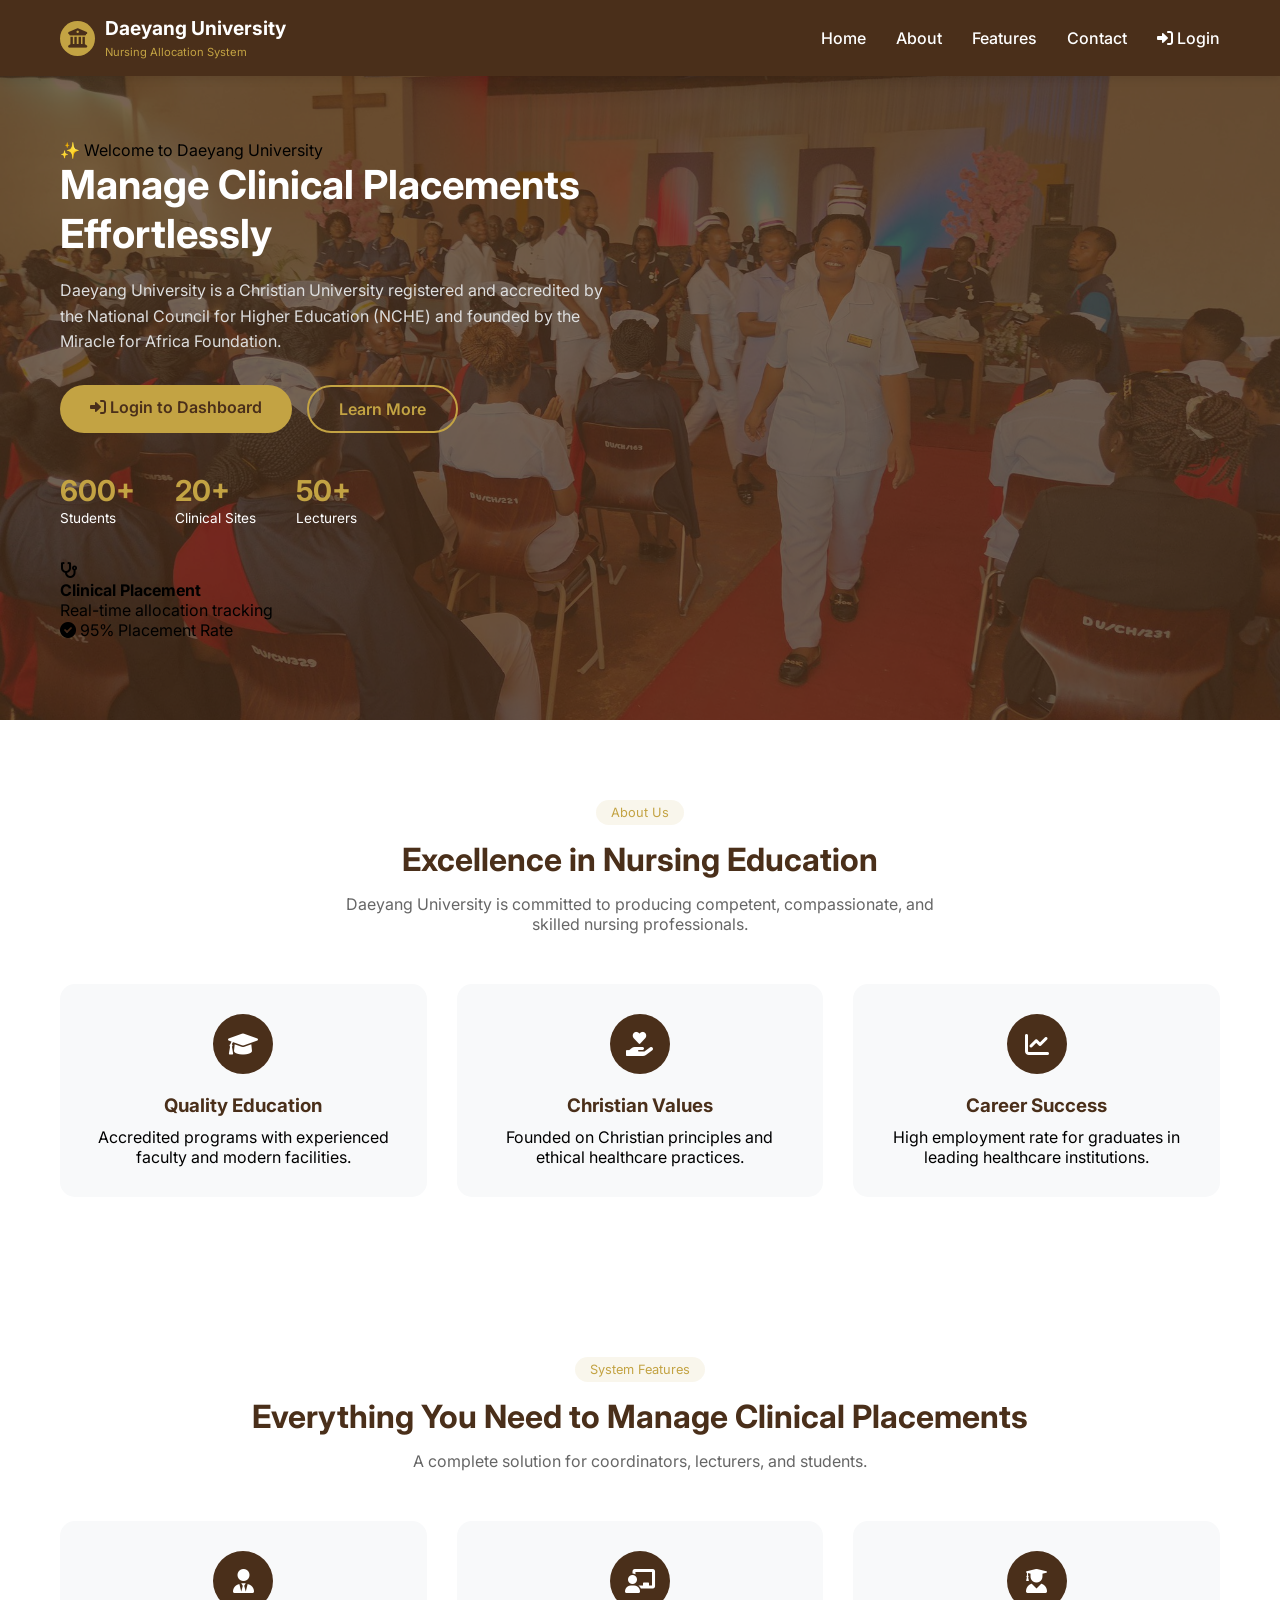
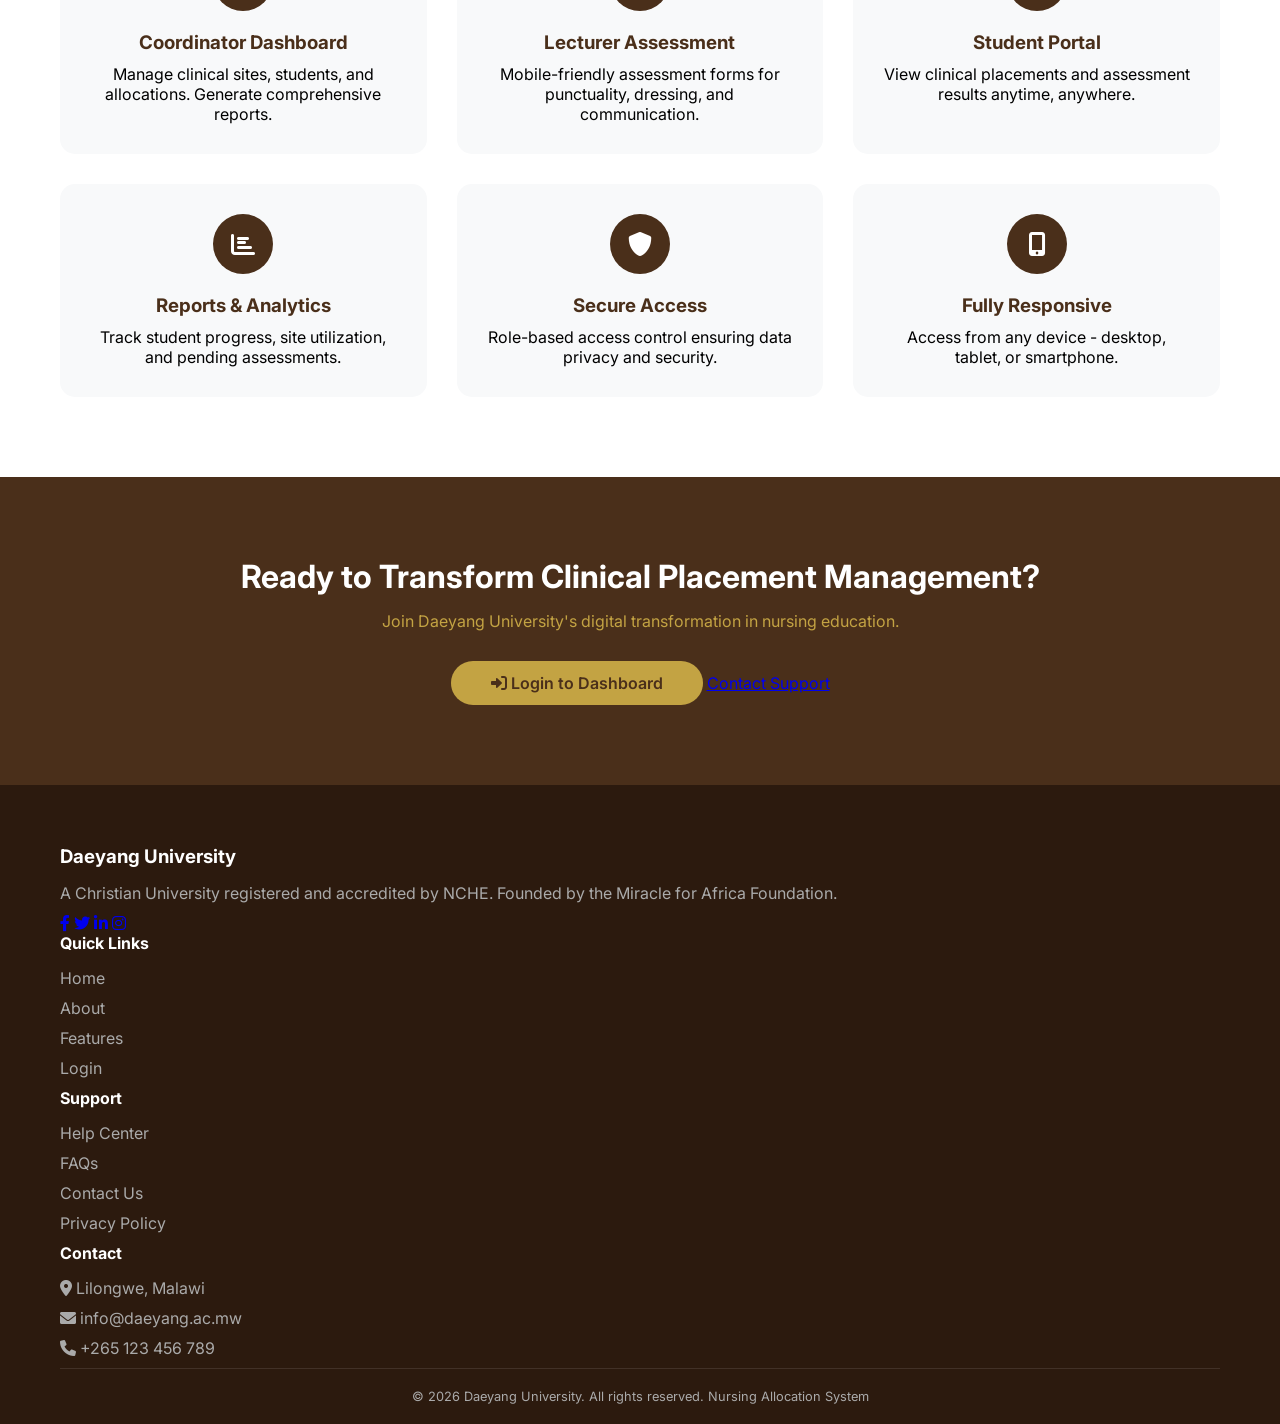
==== keep.html @ 1813d1b1 "Complete system: Bulk upload, auto allocation with notifications, landing page redesign NEW FILES AD" ====
<!DOCTYPE html>
<html lang="en">
<head>
    <meta charset="UTF-8">
    <meta name="viewport" content="width=device-width, initial-scale=1.0, user-scalable=yes">
    <title>Daeyang University - Nursing Allocation System</title>
    <link rel="stylesheet" href="css/landing.css">
    <link href="https://fonts.googleapis.com/css2?family=Inter:wght@300;400;500;600;700;800&display=swap" rel="stylesheet">
    <link rel="stylesheet" href="https://cdnjs.cloudflare.com/ajax/libs/font-awesome/6.0.0-beta3/css/all.min.css">
</head>
<body>
    <!-- Navigation -->
    <nav class="navbar">
        <div class="container">
            <div class="nav-brand">
                <div class="brand-icon">
                    <i class="fas fa-university"></i>
                </div>
                <div class="brand-text">
                    <h3>Daeyang University</h3>
                    <span>Nursing Allocation System</span>
                </div>
            </div>
            <div class="nav-menu">
                <a href="#home" class="nav-link">Home</a>
                <a href="#about" class="nav-link">About</a>
                <a href="#features" class="nav-link">Features</a>
                <a href="#contact" class="nav-link">Contact</a>
                <a href="login.php" class="btn-login"><i class="fas fa-sign-in-alt"></i> Login</a>
            </div>
            <div class="mobile-toggle">
                <i class="fas fa-bars"></i>
            </div>
        </div>
    </nav>

    <!-- Hero Section -->
    <section class="hero" id="home">
        <div class="container">
            <div class="hero-grid">
                <div class="hero-content">
                    <div class="hero-badge">
                        <span class="badge-icon">✨</span>
                        <span>Welcome to Daeyang University</span>
                    </div>
                    <h1>Manage Clinical Placements <span class="gradient-text">Effortlessly</span></h1>
                    <p>Daeyang University is a Christian University registered and accredited by the National Council for Higher Education (NCHE) and founded by the Miracle for Africa Foundation.</p>
                    <div class="hero-buttons">
                        <a href="login.php" class="btn btn-primary"><i class="fas fa-sign-in-alt"></i> Login to Dashboard</a>
                        <a href="#features" class="btn btn-outline">Learn More</a>
                    </div>
                    <div class="hero-stats">
                        <div class="stat">
                            <h3>600+</h3>
                            <p>Students</p>
                        </div>
                        <div class="stat">
                            <h3>20+</h3>
                            <p>Clinical Sites</p>
                        </div>
                        <div class="stat">
                            <h3>50+</h3>
                            <p>Lecturers</p>
                        </div>
                    </div>
                </div>
                <div class="hero-image">
                    <div class="image-card">
                        <div class="card-icon">
                            <i class="fas fa-stethoscope"></i>
                        </div>
                        <h4>Clinical Placement</h4>
                        <p>Real-time allocation tracking</p>
                        <div class="card-stats">
                            <div class="stat-item">
                                <i class="fas fa-check-circle"></i>
                                <span>95% Placement Rate</span>
                            </div>
                        </div>
                    </div>
                </div>
            </div>
        </div>
    </section>

    <!-- About Section -->
    <section class="about" id="about">
        <div class="container">
            <div class="section-header">
                <span class="section-tag">About Us</span>
                <h2>Excellence in Nursing Education</h2>
                <p>Daeyang University is committed to producing competent, compassionate, and skilled nursing professionals.</p>
            </div>
            <div class="about-grid">
                <div class="about-card">
                    <div class="about-icon">
                        <i class="fas fa-graduation-cap"></i>
                    </div>
                    <h3>Quality Education</h3>
                    <p>Accredited programs with experienced faculty and modern facilities.</p>
                </div>
                <div class="about-card">
                    <div class="about-icon">
                        <i class="fas fa-hand-holding-heart"></i>
                    </div>
                    <h3>Christian Values</h3>
                    <p>Founded on Christian principles and ethical healthcare practices.</p>
                </div>
                <div class="about-card">
                    <div class="about-icon">
                        <i class="fas fa-chart-line"></i>
                    </div>
                    <h3>Career Success</h3>
                    <p>High employment rate for graduates in leading healthcare institutions.</p>
                </div>
            </div>
        </div>
    </section>

    <!-- Features Section -->
    <section class="features" id="features">
        <div class="container">
            <div class="section-header">
                <span class="section-tag">System Features</span>
                <h2>Everything You Need to Manage Clinical Placements</h2>
                <p>A complete solution for coordinators, lecturers, and students.</p>
            </div>
            <div class="features-grid">
                <div class="feature-card">
                    <div class="feature-icon">
                        <i class="fas fa-user-tie"></i>
                    </div>
                    <h3>Coordinator Dashboard</h3>
                    <p>Manage clinical sites, students, and allocations. Generate comprehensive reports.</p>
                </div>
                <div class="feature-card">
                    <div class="feature-icon">
                        <i class="fas fa-chalkboard-teacher"></i>
                    </div>
                    <h3>Lecturer Assessment</h3>
                    <p>Mobile-friendly assessment forms for punctuality, dressing, and communication.</p>
                </div>
                <div class="feature-card">
                    <div class="feature-icon">
                        <i class="fas fa-user-graduate"></i>
                    </div>
                    <h3>Student Portal</h3>
                    <p>View clinical placements and assessment results anytime, anywhere.</p>
                </div>
                <div class="feature-card">
                    <div class="feature-icon">
                        <i class="fas fa-chart-bar"></i>
                    </div>
                    <h3>Reports & Analytics</h3>
                    <p>Track student progress, site utilization, and pending assessments.</p>
                </div>
                <div class="feature-card">
                    <div class="feature-icon">
                        <i class="fas fa-shield-alt"></i>
                    </div>
                    <h3>Secure Access</h3>
                    <p>Role-based access control ensuring data privacy and security.</p>
                </div>
                <div class="feature-card">
                    <div class="feature-icon">
                        <i class="fas fa-mobile-alt"></i>
                    </div>
                    <h3>Fully Responsive</h3>
                    <p>Access from any device - desktop, tablet, or smartphone.</p>
                </div>
            </div>
        </div>
    </section>

    <!-- CTA Section -->
    <section class="cta">
        <div class="container">
            <div class="cta-content">
                <h2>Ready to Transform Clinical Placement Management?</h2>
                <p>Join Daeyang University's digital transformation in nursing education.</p>
                <div class="cta-buttons">
                    <a href="login.php" class="btn btn-light"><i class="fas fa-sign-in-alt"></i> Login to Dashboard</a>
                    <a href="#contact" class="btn btn-outline-light">Contact Support</a>
                </div>
            </div>
        </div>
    </section>

    <!-- Footer -->
    <footer class="footer">
        <div class="container">
            <div class="footer-grid">
                <div class="footer-about">
                    <h3>Daeyang University</h3>
                    <p>A Christian University registered and accredited by NCHE. Founded by the Miracle for Africa Foundation.</p>
                    <div class="social-links">
                        <a href="#"><i class="fab fa-facebook-f"></i></a>
                        <a href="#"><i class="fab fa-twitter"></i></a>
                        <a href="#"><i class="fab fa-linkedin-in"></i></a>
                        <a href="#"><i class="fab fa-instagram"></i></a>
                    </div>
                </div>
                <div class="footer-links">
                    <h4>Quick Links</h4>
                    <ul>
                        <li><a href="#home">Home</a></li>
                        <li><a href="#about">About</a></li>
                        <li><a href="#features">Features</a></li>
                        <li><a href="login.php">Login</a></li>
                    </ul>
                </div>
                <div class="footer-links">
                    <h4>Support</h4>
                    <ul>
                        <li><a href="#">Help Center</a></li>
                        <li><a href="#">FAQs</a></li>
                        <li><a href="#">Contact Us</a></li>
                        <li><a href="#">Privacy Policy</a></li>
                    </ul>
                </div>
                <div class="footer-contact">
                    <h4>Contact</h4>
                    <p><i class="fas fa-map-marker-alt"></i> Lilongwe, Malawi</p>
                    <p><i class="fas fa-envelope"></i> info@daeyang.ac.mw</p>
                    <p><i class="fas fa-phone"></i> +265 123 456 789</p>
                </div>
            </div>
            <div class="footer-bottom">
                <p>&copy; 2026 Daeyang University. All rights reserved. Nursing Allocation System</p>
            </div>
        </div>
    </footer>

    <script>
        // Mobile menu toggle
        document.querySelector('.mobile-toggle').addEventListener('click', function() {
            document.querySelector('.nav-menu').classList.toggle('active');
        });
    </script>
</body>
</html>
---- css/landing.css ----
/* ============================================
   DAEYANG UNIVERSITY - NURSING LANDING PAGE
   WITH BACKGROUND IMAGE
   ============================================ */

* {
    margin: 0;
    padding: 0;
    box-sizing: border-box;
}

body {
    font-family: 'Inter', 'Segoe UI', Tahoma, Geneva, Verdana, sans-serif;
    background: white;
    min-height: 100vh;
}

.container {
    max-width: 1200px;
    margin: 0 auto;
    padding: 0 20px;
}

/* Navigation */
.navbar {
    background: #4a2f1a;
    padding: 1rem 0;
    position: fixed;
    top: 0;
    width: 100%;
    z-index: 1000;
    box-shadow: 0 2px 10px rgba(0,0,0,0.1);
}

.navbar .container {
    display: flex;
    justify-content: space-between;
    align-items: center;
}

.nav-brand {
    display: flex;
    align-items: center;
    gap: 10px;
}

.brand-icon {
    width: 35px;
    height: 35px;
    background: #c3a343;
    border-radius: 50%;
    display: flex;
    align-items: center;
    justify-content: center;
    color: #4a2f1a;
    font-size: 1.2rem;
}

.brand-text h3 {
    color: white;
    font-size: 1.2rem;
}

.brand-text span {
    color: #c3a343;
    font-size: 0.7rem;
}

.nav-menu {
    display: flex;
    gap: 30px;
    align-items: center;
}

.nav-menu a {
    color: white;
    text-decoration: none;
    font-weight: 500;
}

.nav-menu a:hover {
    color: #c3a343;
}

/* Login button removed from nav - as requested */

.mobile-toggle {
    display: none;
    font-size: 1.5rem;
    cursor: pointer;
    color: white;
}

/* Hero Section with Background Image */
.hero {
    padding: 120px 0 60px;
    min-height: 80vh;
    display: flex;
    align-items: center;
    position: relative;
    background: url('../images/background.jpg') center/cover no-repeat;
}

/* Dark overlay to make text readable */
.hero::before {
    content: '';
    position: absolute;
    top: 0;
    left: 0;
    width: 100%;
    height: 100%;
    background: rgba(74, 47, 26, 0.75);
    z-index: 0;
}

.hero .container {
    position: relative;
    z-index: 1;
}

.hero .container {
    display: grid;
    grid-template-columns: 1fr 1fr;
    gap: 50px;
    align-items: center;
}

.hero-content h1 {
    font-size: 2.5rem;
    color: white;
    margin-bottom: 20px;
}

.hero-content .highlight {
    color: #c3a343;
}

.hero-content p {
    color: #ddd;
    line-height: 1.6;
    margin-bottom: 30px;
}

.hero-buttons {
    display: flex;
    gap: 15px;
    margin-bottom: 40px;
}

.btn-primary {
    background: #c3a343;
    color: #4a2f1a;
    padding: 12px 30px;
    border-radius: 40px;
    text-decoration: none;
    font-weight: 600;
    display: inline-block;
}

.btn-primary:hover {
    background: #d4b353;
}

.btn-outline {
    border: 2px solid #c3a343;
    color: #c3a343;
    padding: 12px 30px;
    border-radius: 40px;
    text-decoration: none;
    font-weight: 600;
    display: inline-block;
}

.btn-outline:hover {
    background: #c3a343;
    color: #4a2f1a;
}

.hero-stats {
    display: flex;
    gap: 40px;
}

.stat h3 {
    font-size: 1.8rem;
    color: #c3a343;
}

.stat p {
    color: white;
    font-size: 0.85rem;
}

.image-placeholder {
    width: 300px;
    height: 300px;
    background: rgba(255,255,255,0.1);
    border-radius: 20px;
    display: flex;
    align-items: center;
    justify-content: center;
    font-size: 5rem;
    color: white;
    backdrop-filter: blur(5px);
    border: 1px solid rgba(255,255,255,0.2);
}

/* About Section */
.about, .features, .partners, .cta {
    padding: 80px 0;
}

.section-header {
    text-align: center;
    margin-bottom: 50px;
}

.section-tag {
    display: inline-block;
    background: rgba(195, 163, 67, 0.1);
    color: #c3a343;
    padding: 5px 15px;
    border-radius: 30px;
    font-size: 0.8rem;
    margin-bottom: 15px;
}

.section-header h2 {
    font-size: 2rem;
    color: #4a2f1a;
    margin-bottom: 15px;
}

.section-header p {
    color: #666;
    max-width: 600px;
    margin: 0 auto;
}

.about-grid, .features-grid {
    display: grid;
    grid-template-columns: repeat(auto-fit, minmax(300px, 1fr));
    gap: 30px;
}

.about-card, .feature-card {
    padding: 30px;
    background: #f8f9fa;
    border-radius: 15px;
    transition: transform 0.3s;
    text-align: center;
}

.about-card:hover, .feature-card:hover {
    transform: translateY(-5px);
}

.about-icon, .feature-icon {
    width: 60px;
    height: 60px;
    background: #4a2f1a;
    border-radius: 50%;
    display: flex;
    align-items: center;
    justify-content: center;
    margin: 0 auto 20px;
    font-size: 1.5rem;
    color: white;
}

.about-card h3, .feature-card h3 {
    color: #4a2f1a;
    margin-bottom: 10px;
}

/* Partners Section */
.partners {
    background: #f8f9fa;
}

.partners-grid {
    display: grid;
    grid-template-columns: repeat(auto-fit, minmax(200px, 1fr));
    gap: 30px;
    text-align: center;
}

.partner-card {
    padding: 25px;
    background: white;
    border-radius: 15px;
    transition: transform 0.3s;
}

.partner-card:hover {
    transform: translateY(-5px);
}

.partner-card i {
    font-size: 2.5rem;
    color: #4a2f1a;
    margin-bottom: 15px;
}

.partner-card h4 {
    color: #4a2f1a;
    margin-bottom: 5px;
}

.partner-card p {
    color: #666;
    font-size: 0.85rem;
}

/* CTA Section */
.cta {
    background: #4a2f1a;
    text-align: center;
}

.cta-content h2 {
    color: white;
    font-size: 2rem;
    margin-bottom: 15px;
}

.cta-content p {
    color: #c3a343;
    margin-bottom: 30px;
}

.btn-light {
    background: #c3a343;
    color: #4a2f1a;
    padding: 12px 40px;
    border-radius: 40px;
    text-decoration: none;
    font-weight: 600;
    display: inline-block;
}

.btn-light:hover {
    background: #d4b353;
}

/* Footer */
.footer {
    background: #2c1a0e;
    padding: 60px 0 20px;
    color: white;
}

.footer-content {
    display: grid;
    grid-template-columns: repeat(auto-fit, minmax(250px, 1fr));
    gap: 40px;
    margin-bottom: 40px;
}

.footer-about h3, .footer-links h4, .footer-contact h4 {
    margin-bottom: 15px;
}

.footer-about p {
    color: #aaa;
    margin-bottom: 10px;
}

.footer-links ul {
    list-style: none;
}

.footer-links ul li {
    margin-bottom: 10px;
}

.footer-links ul li a {
    color: #aaa;
    text-decoration: none;
}

.footer-links ul li a:hover {
    color: #c3a343;
}

.footer-contact p {
    color: #aaa;
    margin-bottom: 10px;
}

.footer-bottom {
    text-align: center;
    padding-top: 20px;
    border-top: 1px solid rgba(255,255,255,0.1);
    color: #aaa;
    font-size: 0.8rem;
}

/* Responsive */
@media (max-width: 768px) {
    .mobile-toggle {
        display: block;
    }
    
    .nav-menu {
        display: none;
        position: absolute;
        top: 70px;
        left: 0;
        width: 100%;
        background: #4a2f1a;
        flex-direction: column;
        padding: 20px;
    }
    
    .nav-menu.active {
        display: flex;
    }
    
    .hero .container {
        grid-template-columns: 1fr;
        text-align: center;
    }
    
    .hero-content h1 {
        font-size: 1.8rem;
    }
    
    .hero-buttons, .hero-stats {
        justify-content: center;
    }
    
    .features-grid, .about-grid, .partners-grid {
        grid-template-columns: 1fr;
    }
}
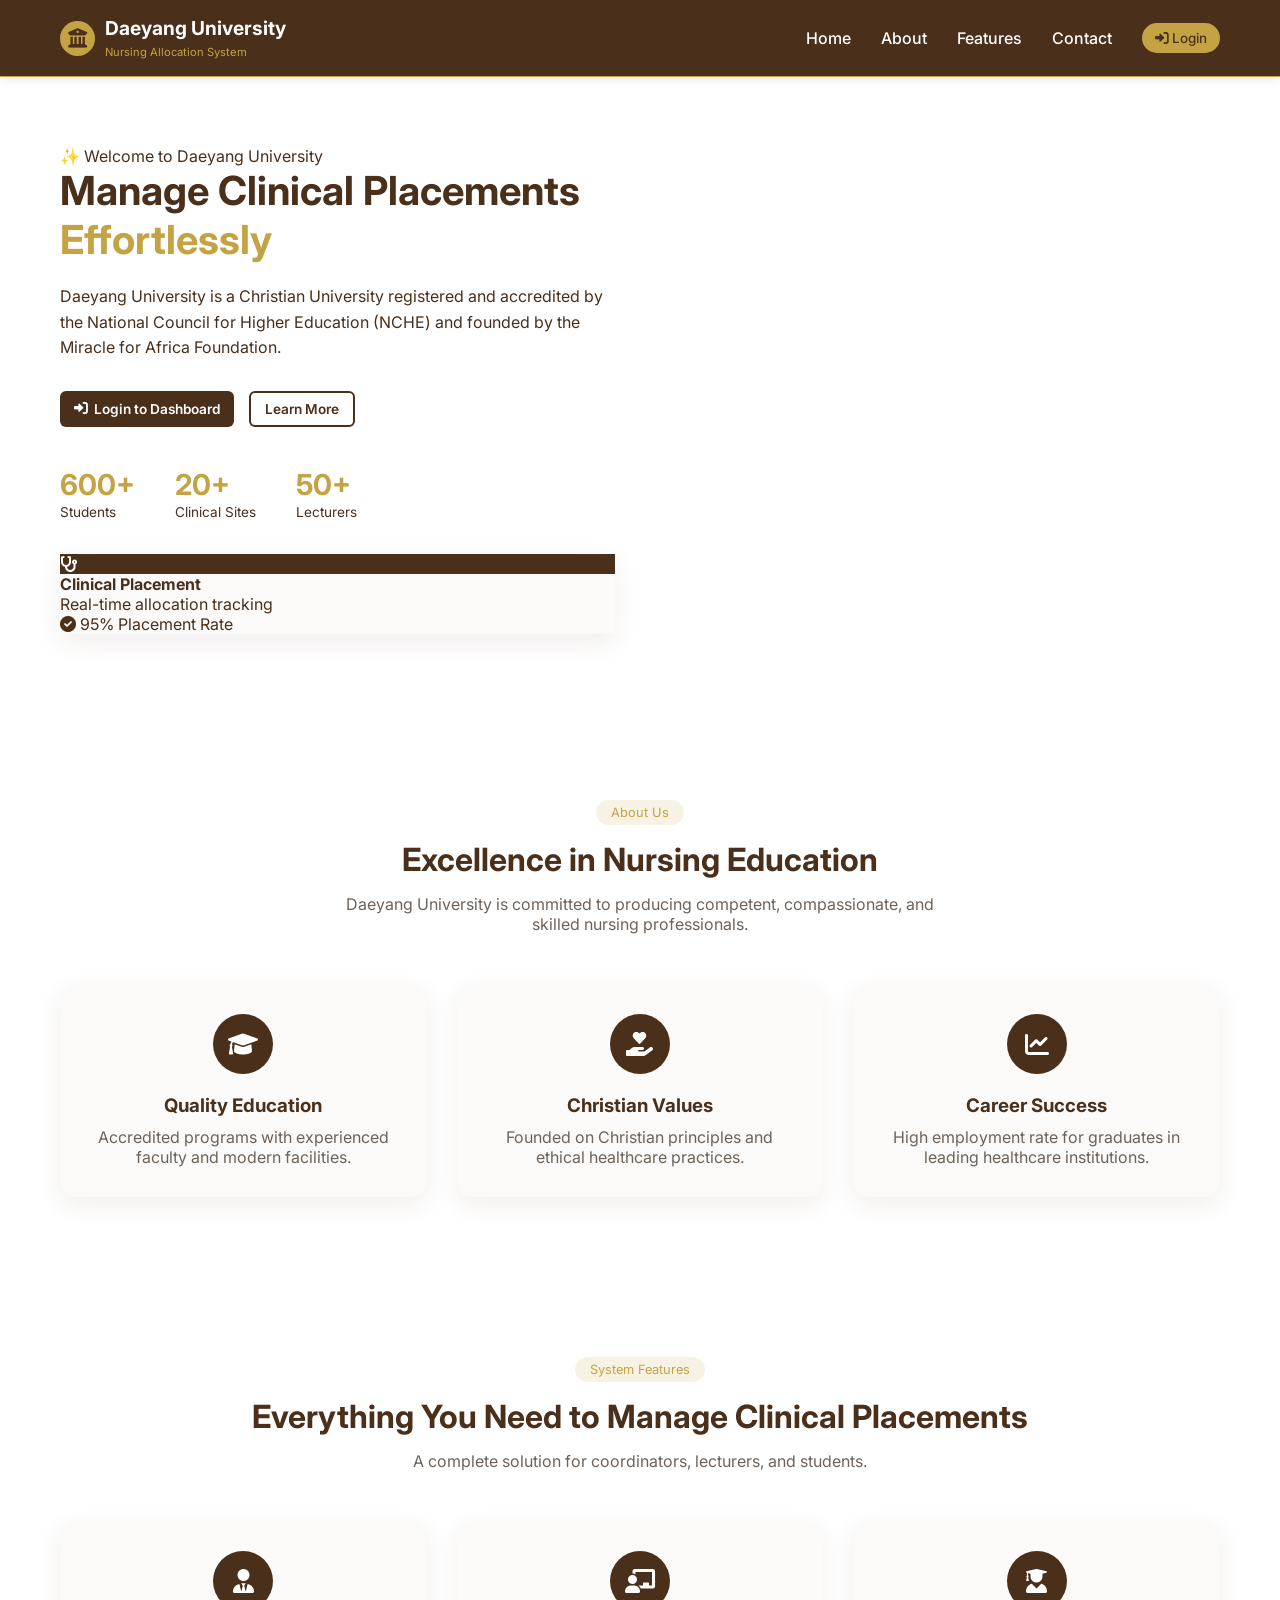
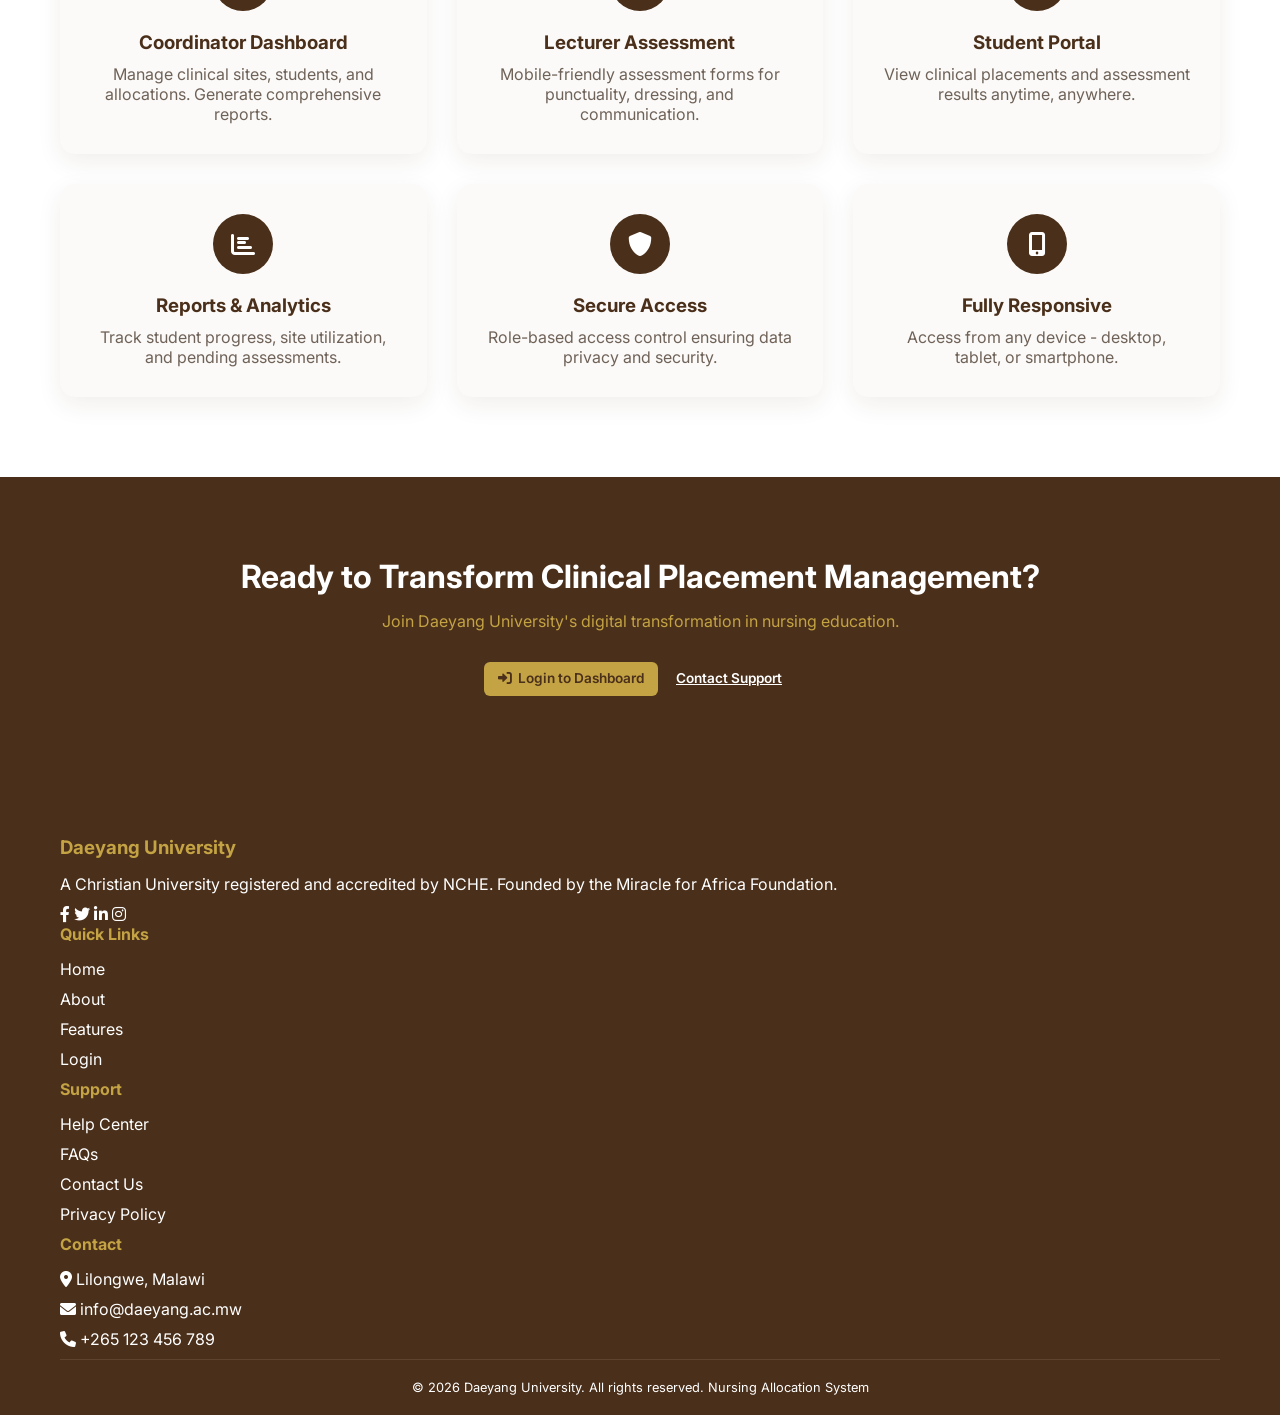
==== commit 73c74ed7: "Add shared page loading overlay and delayed navigation behavior across the system" ====
--- a/keep.html
+++ b/keep.html
@@ -7,6 +7,7 @@
     <link rel="stylesheet" href="css/landing.css">
     <link href="https://fonts.googleapis.com/css2?family=Inter:wght@300;400;500;600;700;800&display=swap" rel="stylesheet">
     <link rel="stylesheet" href="https://cdnjs.cloudflare.com/ajax/libs/font-awesome/6.0.0-beta3/css/all.min.css">
+    <link rel="stylesheet" href="css/theme.css">
 </head>
 <body>
     <!-- Navigation -->
@@ -237,5 +238,6 @@
             document.querySelector('.nav-menu').classList.toggle('active');
         });
     </script>
+    <script src="js/page-loader.js"></script>
 </body>
-</html>+</html>
--- a/css/landing.css
+++ b/css/landing.css
@@ -1,6 +1,6 @@
 /* ============================================
    DAEYANG UNIVERSITY - NURSING LANDING PAGE
-   WITH BACKGROUND IMAGE
+   NAVY & GOLD THEME
    ============================================ */
 
 * {
@@ -23,13 +23,14 @@
 
 /* Navigation */
 .navbar {
-    background: #4a2f1a;
+    background: #1a2a6c;
     padding: 1rem 0;
     position: fixed;
     top: 0;
     width: 100%;
     z-index: 1000;
     box-shadow: 0 2px 10px rgba(0,0,0,0.1);
+    border-bottom: 1px solid #c3a343;
 }
 
 .navbar .container {
@@ -52,7 +53,7 @@
     display: flex;
     align-items: center;
     justify-content: center;
-    color: #4a2f1a;
+    color: #1a2a6c;
     font-size: 1.2rem;
 }
 
@@ -81,8 +82,6 @@
 .nav-menu a:hover {
     color: #c3a343;
 }
-
-/* Login button removed from nav - as requested */
 
 .mobile-toggle {
     display: none;
@@ -101,7 +100,7 @@
     background: url('../images/background.jpg') center/cover no-repeat;
 }
 
-/* Dark overlay to make text readable */
+/* Dark overlay to make text readable - Navy overlay */
 .hero::before {
     content: '';
     position: absolute;
@@ -109,7 +108,7 @@
     left: 0;
     width: 100%;
     height: 100%;
-    background: rgba(74, 47, 26, 0.75);
+    background: rgba(26, 42, 108, 0.85);
     z-index: 0;
 }
 
@@ -149,7 +148,7 @@
 
 .btn-primary {
     background: #c3a343;
-    color: #4a2f1a;
+    color: #1a2a6c;
     padding: 12px 30px;
     border-radius: 40px;
     text-decoration: none;
@@ -159,6 +158,7 @@
 
 .btn-primary:hover {
     background: #d4b353;
+    transform: translateY(-2px);
 }
 
 .btn-outline {
@@ -173,7 +173,7 @@
 
 .btn-outline:hover {
     background: #c3a343;
-    color: #4a2f1a;
+    color: #1a2a6c;
 }
 
 .hero-stats {
@@ -227,7 +227,7 @@
 
 .section-header h2 {
     font-size: 2rem;
-    color: #4a2f1a;
+    color: #1a2a6c;
     margin-bottom: 15px;
 }
 
@@ -258,7 +258,7 @@
 .about-icon, .feature-icon {
     width: 60px;
     height: 60px;
-    background: #4a2f1a;
+    background: #1a2a6c;
     border-radius: 50%;
     display: flex;
     align-items: center;
@@ -269,7 +269,7 @@
 }
 
 .about-card h3, .feature-card h3 {
-    color: #4a2f1a;
+    color: #1a2a6c;
     margin-bottom: 10px;
 }
 
@@ -298,12 +298,12 @@
 
 .partner-card i {
     font-size: 2.5rem;
-    color: #4a2f1a;
+    color: #1a2a6c;
     margin-bottom: 15px;
 }
 
 .partner-card h4 {
-    color: #4a2f1a;
+    color: #1a2a6c;
     margin-bottom: 5px;
 }
 
@@ -314,7 +314,7 @@
 
 /* CTA Section */
 .cta {
-    background: #4a2f1a;
+    background: #1a2a6c;
     text-align: center;
 }
 
@@ -331,7 +331,7 @@
 
 .btn-light {
     background: #c3a343;
-    color: #4a2f1a;
+    color: #1a2a6c;
     padding: 12px 40px;
     border-radius: 40px;
     text-decoration: none;
@@ -345,7 +345,7 @@
 
 /* Footer */
 .footer {
-    background: #2c1a0e;
+    background: #0f172a;
     padding: 60px 0 20px;
     color: white;
 }
@@ -359,6 +359,7 @@
 
 .footer-about h3, .footer-links h4, .footer-contact h4 {
     margin-bottom: 15px;
+    color: #c3a343;
 }
 
 .footer-about p {
@@ -394,6 +395,49 @@
     border-top: 1px solid rgba(255,255,255,0.1);
     color: #aaa;
     font-size: 0.8rem;
+}
+
+/* Responsive */
+.page-loader {
+    position: fixed;
+    inset: 0;
+    background: rgba(0, 0, 0, 0.65);
+    display: flex;
+    align-items: center;
+    justify-content: center;
+    z-index: 2000;
+    opacity: 0;
+    pointer-events: none;
+    transition: opacity 0.25s ease;
+}
+
+.page-loader.visible {
+    opacity: 1;
+    pointer-events: auto;
+}
+
+.page-loader .loader {
+    text-align: center;
+    color: #fff;
+}
+
+.page-loader .spinner {
+    width: 60px;
+    height: 60px;
+    border: 6px solid rgba(255, 255, 255, 0.2);
+    border-top-color: #c3a343;
+    border-radius: 50%;
+    animation: spin 1s linear infinite;
+    margin: 0 auto 15px;
+}
+
+.page-loader .loader p {
+    font-size: 1rem;
+    letter-spacing: 0.02em;
+}
+
+@keyframes spin {
+    to { transform: rotate(360deg); }
 }
 
 /* Responsive */
@@ -408,7 +452,7 @@
         top: 70px;
         left: 0;
         width: 100%;
-        background: #4a2f1a;
+        background: #1a2a6c;
         flex-direction: column;
         padding: 20px;
     }
--- a/css/theme.css
+++ b/css/theme.css
@@ -0,0 +1,491 @@
+/* ============================================
+   DAEYANG UNIVERSITY - WHITE & BROWN THEME
+   Loaded after page-level styles to keep the UI consistent.
+   ============================================ */
+
+:root {
+    --du-bg: #ffffff;
+    --du-surface: #fbfaf8;
+    --du-surface-strong: #f5f1eb;
+    --du-brown: #4a2f1a;
+    --du-brown-soft: #654321;
+    --du-text: #4a2f1a;
+    --du-muted: #6f6258;
+    --du-gold: #c3a343;
+    --du-border: #eadfce;
+    --du-shadow: 0 8px 24px rgba(74, 47, 26, 0.08);
+}
+
+html,
+body {
+    background: var(--du-bg) !important;
+    background-image: none !important;
+    color: var(--du-text) !important;
+}
+
+body::before {
+    display: none !important;
+}
+
+body,
+input,
+select,
+textarea,
+button {
+    font-family: 'Inter', 'Segoe UI', Tahoma, Geneva, Verdana, sans-serif;
+}
+
+h1,
+h2,
+h3,
+h4,
+h5,
+h6,
+label,
+strong,
+.card h2,
+.card h3,
+.card h4,
+.section-header h2,
+.about-card h3,
+.feature-card h3,
+.partner-card h4,
+.site-name,
+.stat-number,
+.notification-title,
+.info-label,
+.final-grade-score,
+.upload-area h3 {
+    color: var(--du-text) !important;
+}
+
+p,
+td,
+.stat-label,
+.site-capacity,
+.welcome-card p,
+.section-header p,
+.partner-card p,
+.notification-message,
+.notification-time,
+.info-value,
+.result-date,
+.score-label,
+.comments-label,
+.no-data,
+.upload-area p {
+    color: var(--du-muted) !important;
+}
+
+a {
+    color: var(--du-brown) !important;
+}
+
+/* Header and navigation */
+.header,
+.dashboard-header,
+.navbar,
+.dropdown-header,
+.modal-header,
+.footer,
+.cta {
+    background: var(--du-brown) !important;
+    color: #ffffff !important;
+    border-color: var(--du-gold) !important;
+}
+
+.header h1,
+.dashboard-header h1,
+.header .user-info span,
+.dashboard-header .user-info span,
+.brand-text h3,
+.nav-menu a,
+.dropdown-header h4,
+.modal-header h3,
+.footer h3,
+.footer h4,
+.footer p,
+.footer a,
+.cta h2 {
+    color: #ffffff !important;
+}
+
+.brand-text span,
+.brand-icon,
+.bell-icon,
+.dropdown-header a,
+.footer-about h3,
+.footer-links h4,
+.footer-contact h4,
+.footer-links ul li a:hover,
+.nav-menu a:hover,
+.mobile-toggle {
+    color: var(--du-gold) !important;
+}
+
+.nav-menu .btn-login {
+    background: var(--du-gold) !important;
+    color: var(--du-brown) !important;
+    padding: 8px 16px;
+    border-radius: 30px;
+}
+
+.brand-icon {
+    background: var(--du-gold) !important;
+    color: var(--du-brown) !important;
+}
+
+.nav-tabs {
+    background: var(--du-surface-strong) !important;
+    border-bottom: 1px solid var(--du-border) !important;
+    box-shadow: 0 3px 12px rgba(74, 47, 26, 0.05);
+    align-items: center;
+    overflow-x: auto;
+    overflow-y: visible;
+    scrollbar-width: thin;
+}
+
+.nav-tab {
+    color: var(--du-brown) !important;
+    background: transparent !important;
+    flex: 0 0 auto;
+}
+
+.nav-tab:hover {
+    background: #efe7dc !important;
+    color: var(--du-brown) !important;
+}
+
+.nav-tab.active {
+    background: var(--du-brown) !important;
+    color: #ffffff !important;
+    border-bottom-color: var(--du-gold) !important;
+}
+
+/* Cards and content surfaces */
+.container,
+.dashboard-container {
+    background: transparent !important;
+}
+
+.card,
+.welcome-card,
+.action-bar,
+.stat-card,
+.stat-box,
+.site-card,
+.student-card,
+.result-item,
+.info-box,
+.final-grade-card,
+.assigned-site-info,
+.manual-role-div,
+.upload-area,
+.notification-dropdown,
+.modal-content,
+.login-card,
+.about-card,
+.feature-card,
+.partner-card,
+.image-card,
+.student-info-card,
+.edit-profile-form,
+.score,
+.info-card,
+.scores-card,
+.comments-card {
+    background: var(--du-surface) !important;
+    color: var(--du-text) !important;
+    border-color: var(--du-border) !important;
+    box-shadow: var(--du-shadow) !important;
+}
+
+.card,
+.welcome-card,
+.modal-content,
+.login-card {
+    border: 1px solid var(--du-border) !important;
+}
+
+.card h2,
+.welcome-card,
+.student-card,
+.result-item,
+.info-box,
+.assigned-site-info,
+.manual-role-div,
+.upload-area,
+.student-info-card,
+.final-grade-card {
+    border-left-color: var(--du-gold) !important;
+    border-bottom-color: var(--du-gold) !important;
+}
+
+.about-icon,
+.feature-icon,
+.card-icon {
+    background: var(--du-brown) !important;
+    color: #ffffff !important;
+}
+
+.section-tag {
+    background: rgba(195, 163, 67, 0.14) !important;
+    color: var(--du-gold) !important;
+}
+
+/* Buttons */
+.btn-primary,
+.btn-secondary,
+.btn-template,
+.btn-light,
+.btn-outline,
+.btn-outline-light,
+.btn-view,
+.btn-save,
+.btn-cancel,
+.btn-signin,
+.btn-upload,
+.btn-back,
+.btn-logout {
+    display: inline-flex !important;
+    align-items: center;
+    justify-content: center;
+    gap: 6px;
+    width: auto !important;
+    max-width: 100%;
+    min-height: 34px;
+    padding: 8px 14px !important;
+    border-radius: 6px !important;
+    font-size: 0.85rem !important;
+    line-height: 1.2;
+    font-weight: 600;
+    white-space: nowrap;
+}
+
+.btn-delete,
+.btn-danger,
+.btn-archive-student {
+    min-height: 28px;
+    padding: 5px 10px !important;
+    border-radius: 5px !important;
+    font-size: 0.75rem !important;
+    line-height: 1.2;
+}
+
+.nav-tab {
+    padding: 10px 16px !important;
+    font-size: 0.88rem !important;
+    line-height: 1.2;
+}
+
+.nav-menu .btn-login {
+    padding: 7px 13px !important;
+    font-size: 0.84rem !important;
+}
+
+.btn-primary,
+.btn-view,
+.btn-save,
+.btn-signin,
+.btn-upload,
+.btn-back {
+    background: var(--du-brown) !important;
+    color: #ffffff !important;
+    border-color: var(--du-brown) !important;
+}
+
+.btn-primary:hover,
+.btn-view:hover,
+.btn-save:hover,
+.btn-signin:hover,
+.btn-upload:hover,
+.btn-back:hover {
+    background: var(--du-brown-soft) !important;
+    color: #ffffff !important;
+}
+
+.btn-secondary,
+.btn-template,
+.btn-light,
+.role-badge {
+    background: var(--du-gold) !important;
+    color: var(--du-brown) !important;
+}
+
+.btn-outline,
+.btn-outline-light {
+    background: transparent !important;
+    border-color: var(--du-brown) !important;
+    color: var(--du-brown) !important;
+}
+
+.btn-outline:hover,
+.btn-outline-light:hover {
+    background: var(--du-brown) !important;
+    color: #ffffff !important;
+}
+
+.cta .btn-outline-light {
+    border-color: #ffffff !important;
+    color: #ffffff !important;
+}
+
+.cta .btn-outline-light:hover {
+    background: #ffffff !important;
+    color: var(--du-brown) !important;
+}
+
+.btn-logout {
+    background: rgba(255, 255, 255, 0.14) !important;
+    color: #ffffff !important;
+    border: 1px solid rgba(255, 255, 255, 0.25) !important;
+}
+
+.btn-cancel {
+    background: #eee7dc !important;
+    color: var(--du-brown) !important;
+}
+
+/* Forms */
+input,
+select,
+textarea {
+    background: #ffffff !important;
+    color: var(--du-text) !important;
+    border-color: #d8c7b4 !important;
+}
+
+input:focus,
+select:focus,
+textarea:focus,
+.score-input:focus {
+    border-color: var(--du-gold) !important;
+    box-shadow: 0 0 0 3px rgba(195, 163, 67, 0.16) !important;
+}
+
+::placeholder {
+    color: #9a8c80 !important;
+}
+
+/* Tables */
+.data-table th,
+.history-table th {
+    background: var(--du-brown) !important;
+    color: #ffffff !important;
+}
+
+.data-table tr:hover,
+.history-table tr:hover,
+.notification-item:hover {
+    background: var(--du-surface-strong) !important;
+}
+
+.data-table td,
+.history-table td {
+    border-bottom-color: var(--du-border) !important;
+}
+
+/* Landing page */
+.hero {
+    background: var(--du-bg) !important;
+    color: var(--du-text) !important;
+}
+
+.hero::before {
+    display: none !important;
+}
+
+.hero-content h1,
+.hero-content p,
+.hero-stats .stat p,
+.hero-badge,
+.image-card h4,
+.image-card p,
+.stat-item span {
+    color: var(--du-text) !important;
+}
+
+.gradient-text,
+.hero-content .highlight,
+.stat h3,
+.final-grade-letter {
+    color: var(--du-gold) !important;
+}
+
+.partners {
+    background: var(--du-surface) !important;
+}
+
+.cta p {
+    color: var(--du-gold) !important;
+}
+
+/* Status messages keep their semantic colors. */
+.success-msg,
+.success,
+.badge-success,
+.badge-marked,
+.score-high {
+    color: #155724 !important;
+}
+
+.error-msg,
+.error,
+.score-low {
+    color: #721c24 !important;
+}
+
+.warning-msg,
+.badge-warning,
+.badge-unmarked,
+.score-medium {
+    color: #856404 !important;
+}
+
+@media (max-width: 768px) {
+    .nav-menu.active {
+        background: var(--du-brown) !important;
+    }
+}
+
+.page-loader {
+    position: fixed;
+    inset: 0;
+    background: rgba(0, 0, 0, 0.65);
+    display: flex;
+    align-items: center;
+    justify-content: center;
+    z-index: 2000;
+    opacity: 0;
+    pointer-events: none;
+    transition: opacity 0.25s ease;
+}
+
+.page-loader.visible {
+    opacity: 1;
+    pointer-events: auto;
+}
+
+.page-loader .loader {
+    text-align: center;
+    color: #fff;
+}
+
+.page-loader .spinner {
+    width: 60px;
+    height: 60px;
+    border: 6px solid rgba(255, 255, 255, 0.2);
+    border-top-color: var(--du-gold);
+    border-radius: 50%;
+    animation: spin 1s linear infinite;
+    margin: 0 auto 15px;
+}
+
+.page-loader .loader p {
+    font-size: 1rem;
+    letter-spacing: 0.02em;
+}
+
+@keyframes spin {
+    to { transform: rotate(360deg); }
+}
